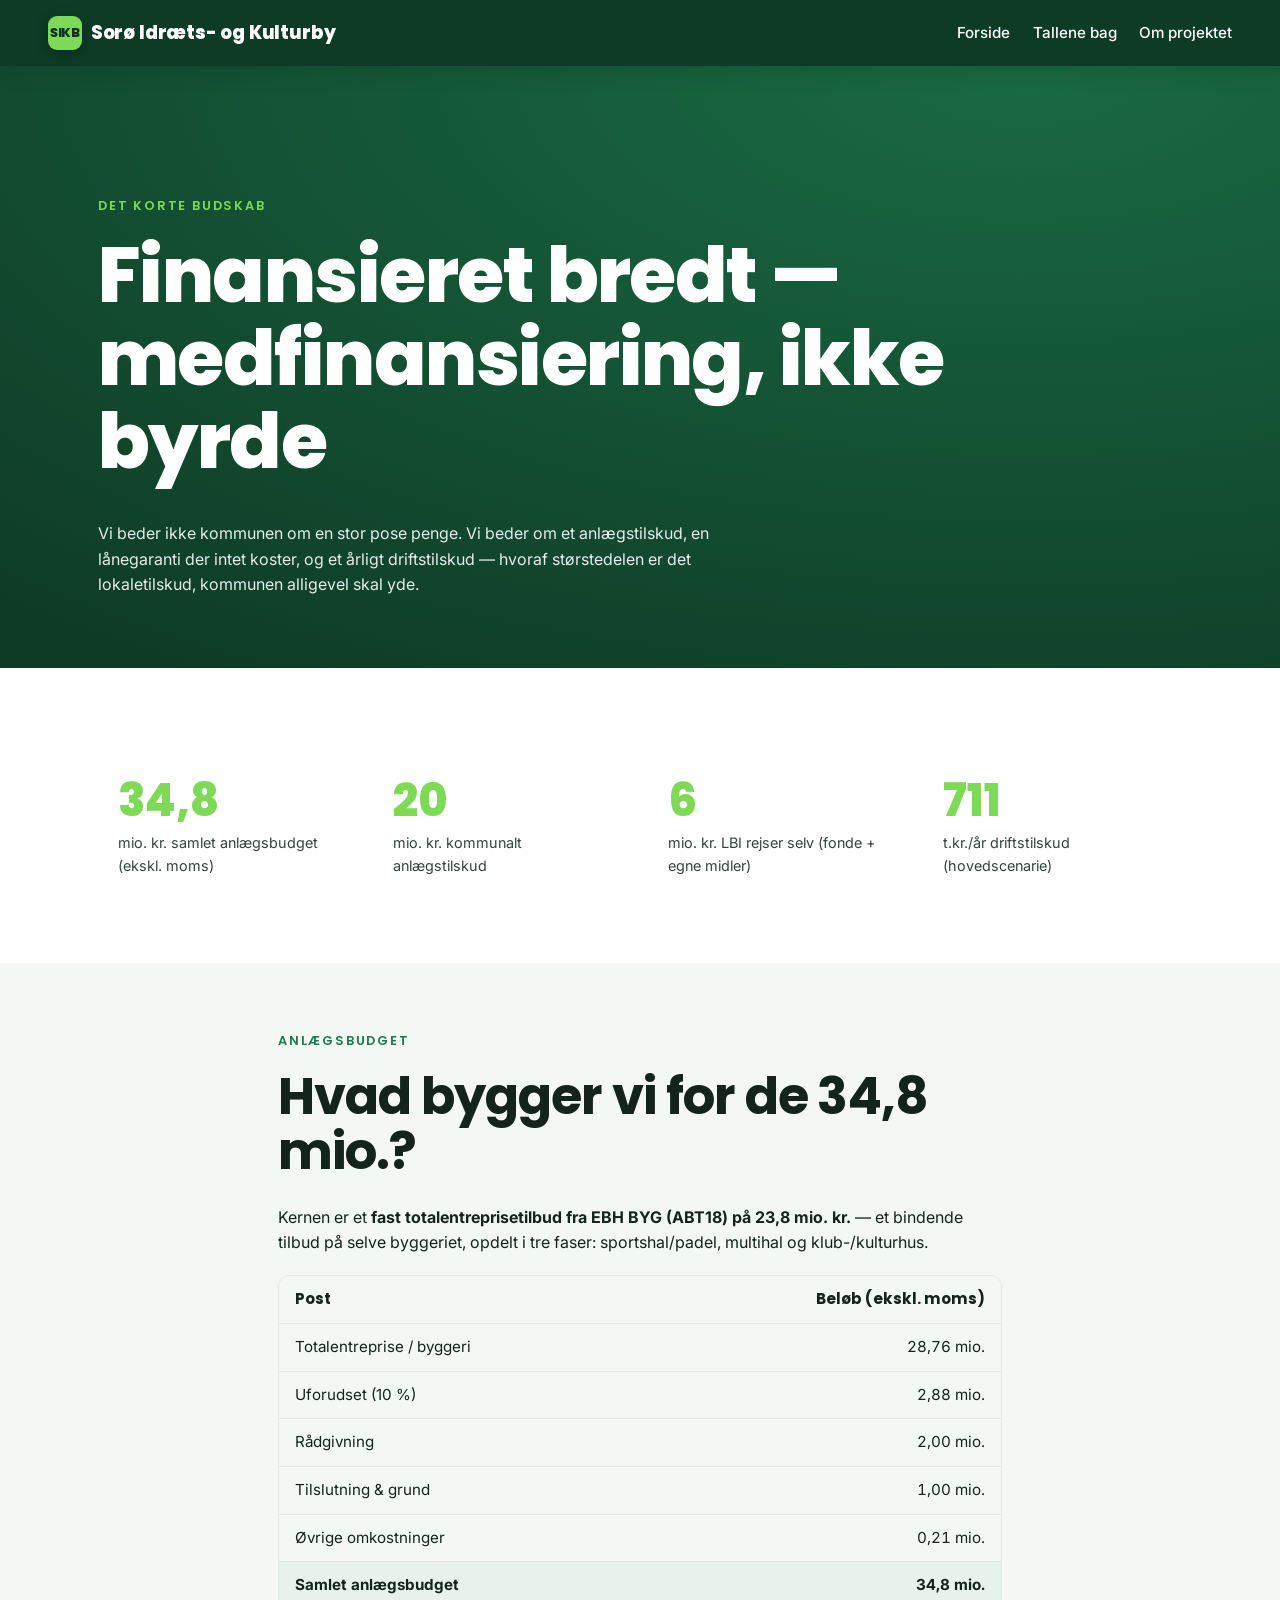
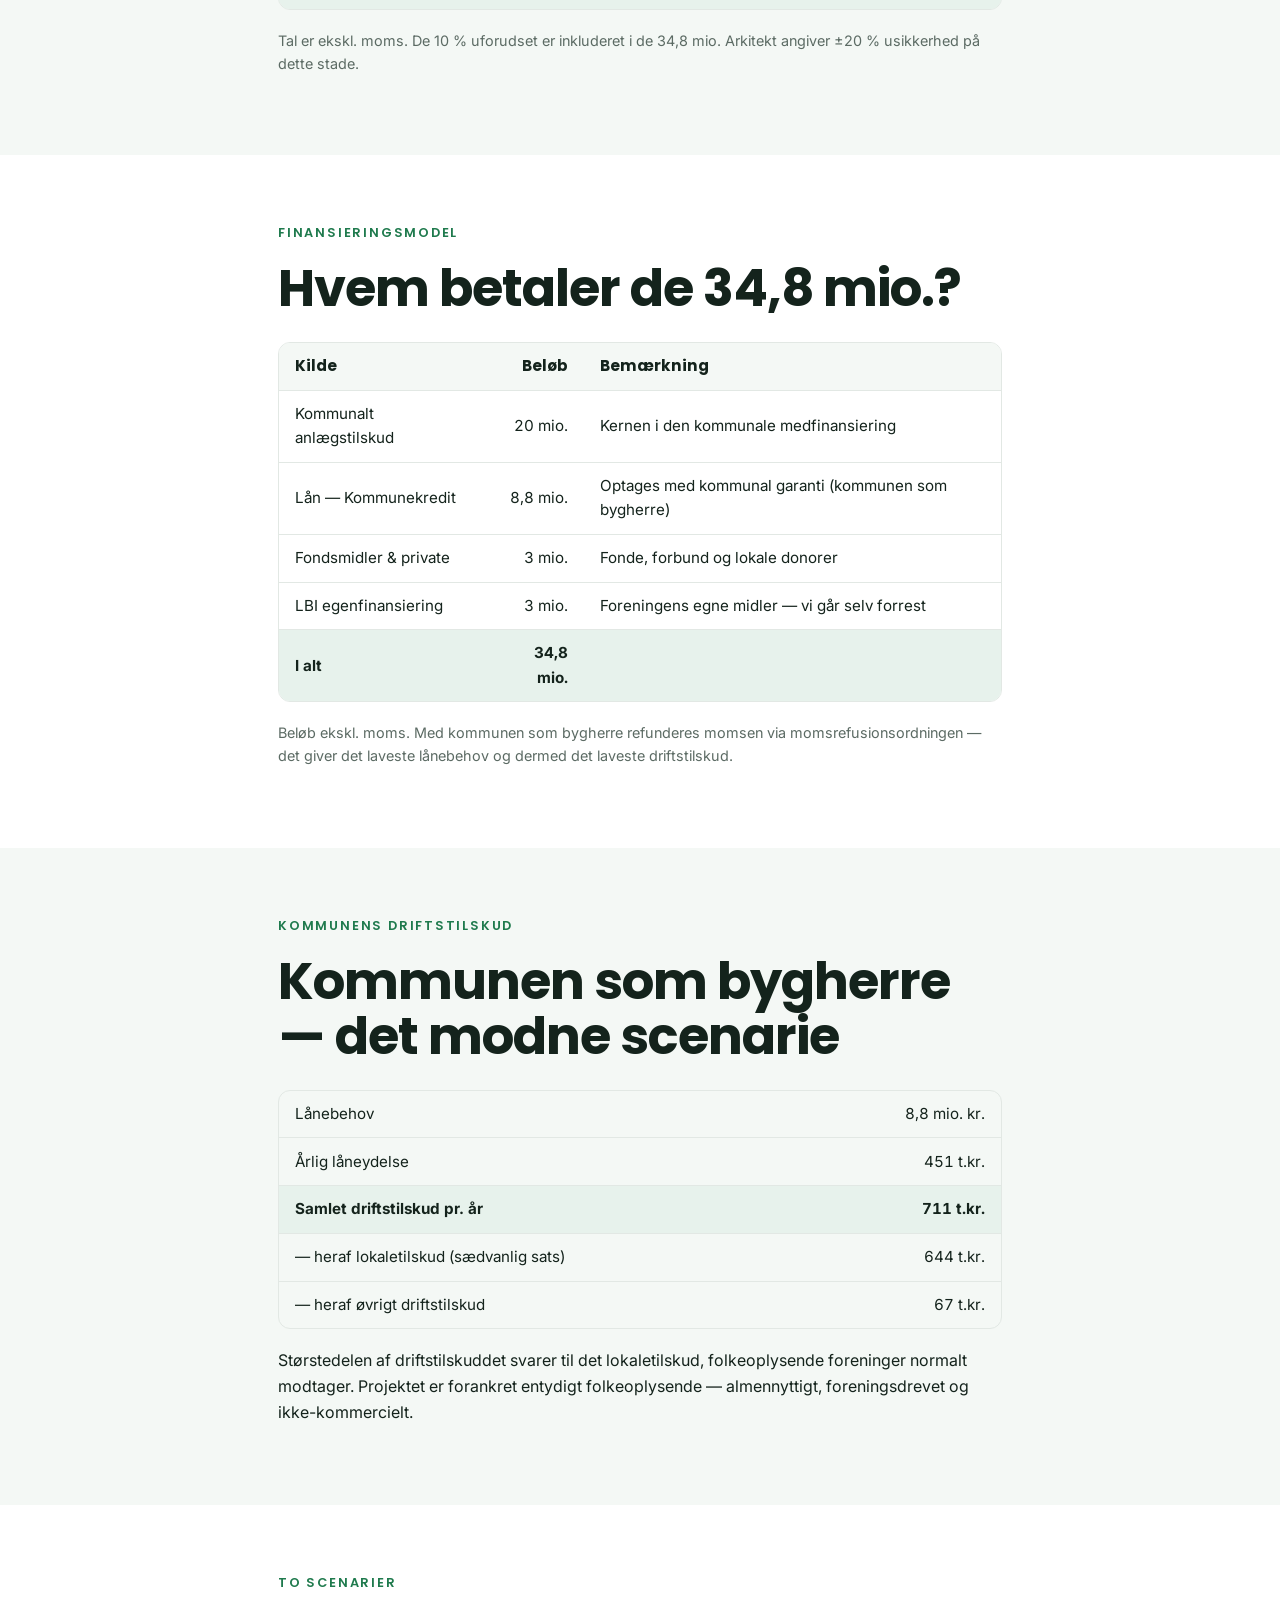
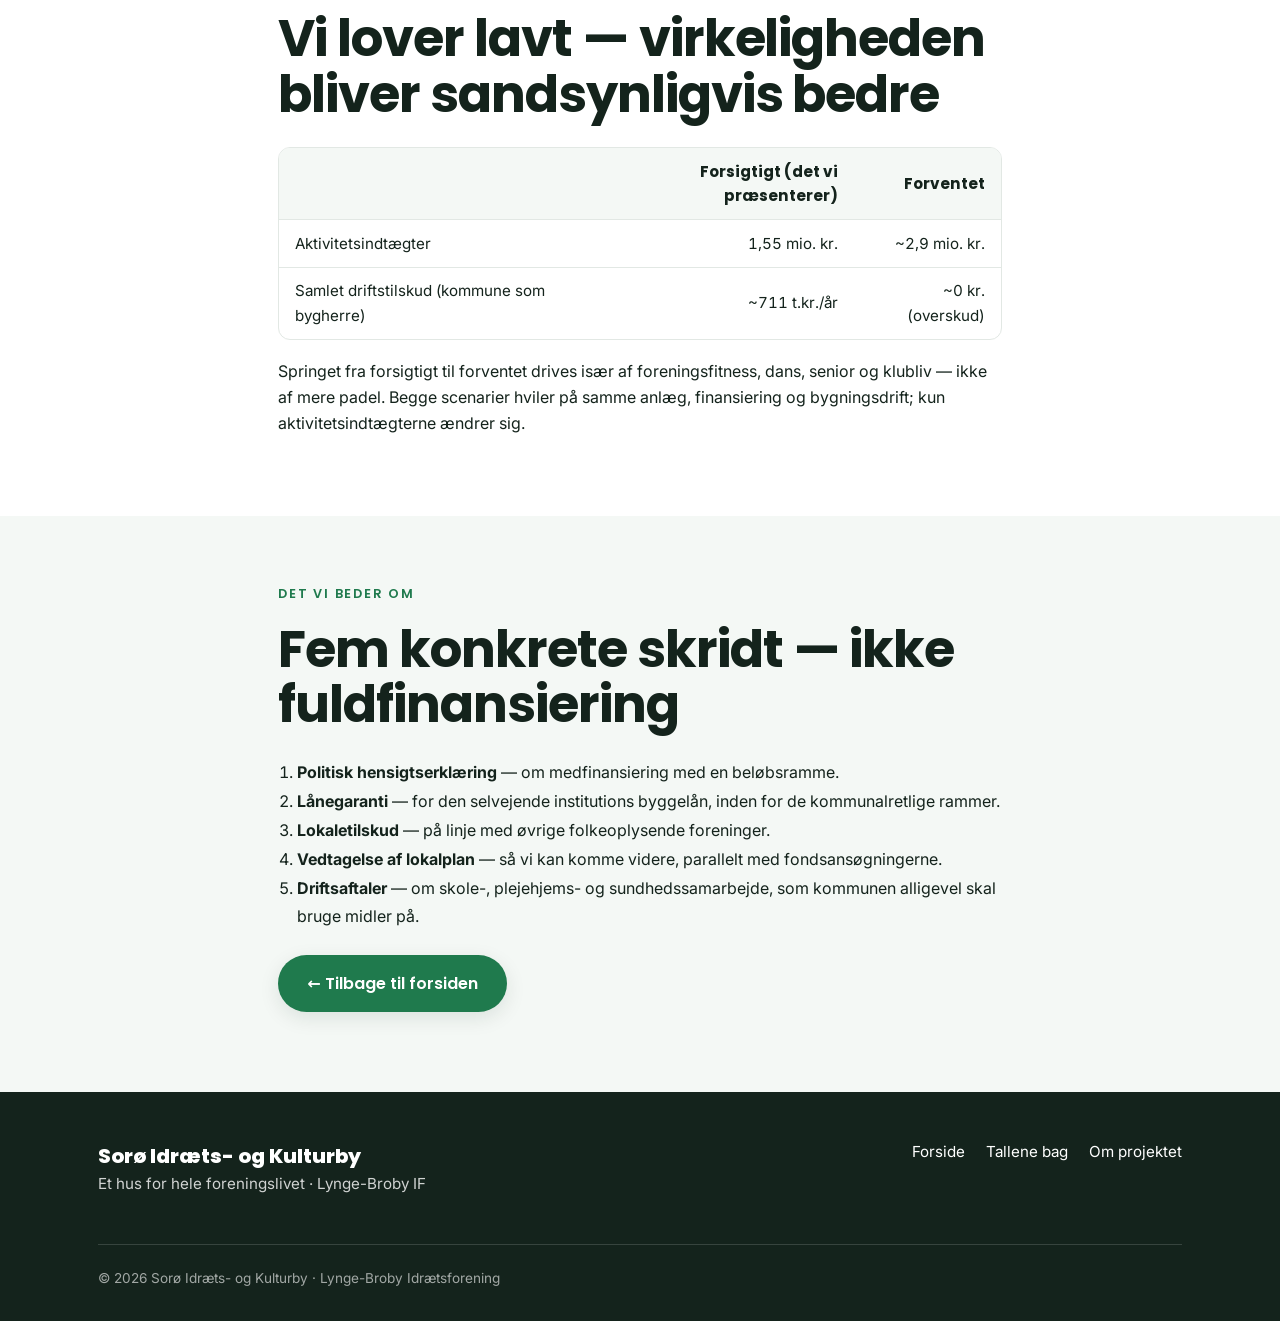
==== oekonomi.html @ 144a0d7a "Rebrand til Sorø Idræts- og Kulturby (SIKB) + fuldskærms slide-deck - Forsiden bygget om til scroll-" ====
<!DOCTYPE html>
<html lang="da-DK">
<head>
  <meta charset="UTF-8" />
  <meta name="viewport" content="width=device-width, initial-scale=1" />
  <title>Tallene bag — Sorø Idræts- og Kulturby (SIKB)</title>
  <meta name="description" content="Anlægsbudget, finansieringsmodel og driftstilskud for Sorø Idræts- og Kulturby. Medfinansiering frem for fuld kommunal udgift." />
  <link rel="preconnect" href="https://fonts.googleapis.com" />
  <link rel="preconnect" href="https://fonts.gstatic.com" crossorigin />
  <link href="https://fonts.googleapis.com/css2?family=Poppins:wght@600;700;800&family=Inter:wght@400;500;600&display=swap" rel="stylesheet" />
  <link rel="stylesheet" href="css/style.css" />
</head>
<body class="subpage">

  <div class="topbar topbar-static">
    <a href="index.html" class="brand"><span class="mark">SIKB</span>Sorø Idræts- og Kulturby</a>
    <nav class="top-links" aria-label="Genveje">
      <a href="index.html">Forside</a>
      <a href="oekonomi.html">Tallene bag</a>
      <a href="om.html">Om projektet</a>
    </nav>
  </div>

  <header class="page-hero">
    <div class="container">
      <span class="kicker" style="color:var(--lime)">Det korte budskab</span>
      <h1>Finansieret bredt — medfinansiering, ikke byrde</h1>
      <p>Vi beder ikke kommunen om en stor pose penge. Vi beder om et anlægstilskud, en lånegaranti der intet koster, og et årligt driftstilskud — hvoraf størstedelen er det lokaletilskud, kommunen alligevel skal yde.</p>
    </div>
  </header>

  <main>
    <!-- Overblik -->
    <section>
      <div class="container">
        <div class="stats">
          <div class="stat"><div class="big">34,8</div><div class="lbl">mio. kr. samlet anlægsbudget (ekskl. moms)</div></div>
          <div class="stat"><div class="big">20</div><div class="lbl">mio. kr. kommunalt anlægstilskud</div></div>
          <div class="stat"><div class="big">6</div><div class="lbl">mio. kr. LBI rejser selv (fonde + egne midler)</div></div>
          <div class="stat"><div class="big">711</div><div class="lbl">t.kr./år driftstilskud (hovedscenarie)</div></div>
        </div>
      </div>
    </section>

    <!-- Anlægsbudget -->
    <section class="section-alt" style="background:var(--bg-alt);">
      <div class="container content">
        <span class="kicker" style="color:var(--green-600)">Anlægsbudget</span>
        <h2>Hvad bygger vi for de 34,8 mio.?</h2>
        <p>Kernen er et <strong>fast totalentreprisetilbud fra EBH BYG (ABT18) på 23,8 mio. kr.</strong> — et bindende tilbud på selve byggeriet, opdelt i tre faser: sportshal/padel, multihal og klub-/kulturhus.</p>
        <div class="table-wrap">
          <table class="data">
            <thead><tr><th>Post</th><th class="num">Beløb (ekskl. moms)</th></tr></thead>
            <tbody>
              <tr><td>Totalentreprise / byggeri</td><td class="num">28,76 mio.</td></tr>
              <tr><td>Uforudset (10 %)</td><td class="num">2,88 mio.</td></tr>
              <tr><td>Rådgivning</td><td class="num">2,00 mio.</td></tr>
              <tr><td>Tilslutning &amp; grund</td><td class="num">1,00 mio.</td></tr>
              <tr><td>Øvrige omkostninger</td><td class="num">0,21 mio.</td></tr>
              <tr class="total"><td>Samlet anlægsbudget</td><td class="num">34,8 mio.</td></tr>
            </tbody>
          </table>
        </div>
        <p style="color:var(--muted); font-size:.9rem;">Tal er ekskl. moms. De 10 % uforudset er inkluderet i de 34,8 mio. Arkitekt angiver ±20 % usikkerhed på dette stade.</p>
      </div>
    </section>

    <!-- Finansieringsmodel -->
    <section>
      <div class="container content">
        <span class="kicker" style="color:var(--green-600)">Finansieringsmodel</span>
        <h2>Hvem betaler de 34,8 mio.?</h2>
        <div class="table-wrap">
          <table class="data">
            <thead><tr><th>Kilde</th><th class="num">Beløb</th><th>Bemærkning</th></tr></thead>
            <tbody>
              <tr><td>Kommunalt anlægstilskud</td><td class="num">20 mio.</td><td>Kernen i den kommunale medfinansiering</td></tr>
              <tr><td>Lån — Kommunekredit</td><td class="num">8,8 mio.</td><td>Optages med kommunal garanti (kommunen som bygherre)</td></tr>
              <tr><td>Fondsmidler &amp; private</td><td class="num">3 mio.</td><td>Fonde, forbund og lokale donorer</td></tr>
              <tr><td>LBI egenfinansiering</td><td class="num">3 mio.</td><td>Foreningens egne midler — vi går selv forrest</td></tr>
              <tr class="total"><td>I alt</td><td class="num">34,8 mio.</td><td></td></tr>
            </tbody>
          </table>
        </div>
        <p style="color:var(--muted); font-size:.9rem;">Beløb ekskl. moms. Med kommunen som bygherre refunderes momsen via momsrefusionsordningen — det giver det laveste lånebehov og dermed det laveste driftstilskud.</p>
      </div>
    </section>

    <!-- Driftstilskud -->
    <section class="section-alt" style="background:var(--bg-alt);">
      <div class="container content">
        <span class="kicker" style="color:var(--green-600)">Kommunens driftstilskud</span>
        <h2>Kommunen som bygherre — det modne scenarie</h2>
        <div class="table-wrap">
          <table class="data">
            <tbody>
              <tr><td>Lånebehov</td><td class="num">8,8 mio. kr.</td></tr>
              <tr><td>Årlig låneydelse</td><td class="num">451 t.kr.</td></tr>
              <tr class="total"><td>Samlet driftstilskud pr. år</td><td class="num">711 t.kr.</td></tr>
              <tr><td>— heraf lokaletilskud (sædvanlig sats)</td><td class="num">644 t.kr.</td></tr>
              <tr><td>— heraf øvrigt driftstilskud</td><td class="num">67 t.kr.</td></tr>
            </tbody>
          </table>
        </div>
        <p>Størstedelen af driftstilskuddet svarer til det lokaletilskud, folkeoplysende foreninger normalt modtager. Projektet er forankret entydigt folkeoplysende — almennyttigt, foreningsdrevet og ikke-kommercielt.</p>
      </div>
    </section>

    <!-- To scenarier -->
    <section>
      <div class="container content">
        <span class="kicker" style="color:var(--green-600)">To scenarier</span>
        <h2>Vi lover lavt — virkeligheden bliver sandsynligvis bedre</h2>
        <div class="table-wrap">
          <table class="data">
            <thead><tr><th>&nbsp;</th><th class="num">Forsigtigt (det vi præsenterer)</th><th class="num">Forventet</th></tr></thead>
            <tbody>
              <tr><td>Aktivitetsindtægter</td><td class="num">1,55 mio. kr.</td><td class="num">~2,9 mio. kr.</td></tr>
              <tr><td>Samlet driftstilskud (kommune som bygherre)</td><td class="num">~711 t.kr./år</td><td class="num">~0 kr. (overskud)</td></tr>
            </tbody>
          </table>
        </div>
        <p>Springet fra forsigtigt til forventet drives især af foreningsfitness, dans, senior og klubliv — ikke af mere padel. Begge scenarier hviler på samme anlæg, finansiering og bygningsdrift; kun aktivitetsindtægterne ændrer sig.</p>
      </div>
    </section>

    <!-- Det vi beder om -->
    <section class="section-alt" style="background:var(--bg-alt);">
      <div class="container content">
        <span class="kicker" style="color:var(--green-600)">Det vi beder om</span>
        <h2>Fem konkrete skridt — ikke fuldfinansiering</h2>
        <ol style="padding-left:1.2rem; line-height:1.8;">
          <li><strong>Politisk hensigtserklæring</strong> — om medfinansiering med en beløbsramme.</li>
          <li><strong>Lånegaranti</strong> — for den selvejende institutions byggelån, inden for de kommunalretlige rammer.</li>
          <li><strong>Lokaletilskud</strong> — på linje med øvrige folkeoplysende foreninger.</li>
          <li><strong>Vedtagelse af lokalplan</strong> — så vi kan komme videre, parallelt med fondsansøgningerne.</li>
          <li><strong>Driftsaftaler</strong> — om skole-, plejehjems- og sundhedssamarbejde, som kommunen alligevel skal bruge midler på.</li>
        </ol>
        <p style="margin-top:1.5rem;"><a class="btn btn-solid" href="index.html">← Tilbage til forsiden</a></p>
      </div>
    </section>
  </main>

  <footer class="site-footer">
    <div class="container">
      <div class="footer-grid">
        <div>
          <div class="footer-brand">Sorø Idræts- og Kulturby</div>
          <p>Et hus for hele foreningslivet · Lynge-Broby IF</p>
        </div>
        <ul class="footer-links">
          <li><a href="index.html">Forside</a></li>
          <li><a href="oekonomi.html">Tallene bag</a></li>
          <li><a href="om.html">Om projektet</a></li>
        </ul>
      </div>
      <div class="footer-bottom">© <span id="year"></span> Sorø Idræts- og Kulturby · Lynge-Broby Idrætsforening</div>
    </div>
  </footer>

  <script src="js/main.js"></script>
</body>
</html>
---- css/style.css ----
/* ============================================================
   SORØ IDRÆTS- OG KULTURBY (SIKB)
   Fuldskærms slide-deck + undersider.
   Tema styres via CSS-variabler herunder — skift for at re-brande.
   ============================================================ */

:root {
  /* --- Brandfarver --- */
  --green-900: #0e3b26;   /* dybeste skovgrøn (mørke slides) */
  --green-800: #12472e;
  --green-700: #1a6b43;
  --green-600: #1f7a4d;   /* primær */
  --green-100: #e7f2ec;
  --lime:      #7ed957;   /* frisk energisk accent */
  --lime-dark: #57b23a;
  --amber:     #f5a623;

  --ink:    #14231c;
  --muted:  #5c6b64;
  --bg:     #ffffff;
  --bg-alt: #f4f8f5;
  --line:   #e2e8e4;

  --font-head: "Poppins", system-ui, -apple-system, "Segoe UI", sans-serif;
  --font-body: "Inter", system-ui, -apple-system, "Segoe UI", sans-serif;

  --maxw: 1180px;
  --radius: 18px;
  --radius-sm: 12px;
  --shadow: 0 18px 50px rgba(10, 40, 25, 0.18);
  --shadow-sm: 0 6px 20px rgba(10, 40, 25, 0.10);
  --ease: cubic-bezier(.22,.61,.36,1);
}

/* ------------------------------------------------------------ */
*, *::before, *::after { box-sizing: border-box; }
html { scroll-behavior: smooth; }
body {
  margin: 0;
  font-family: var(--font-body);
  color: var(--ink);
  background: var(--bg);
  line-height: 1.6;
  -webkit-font-smoothing: antialiased;
}
img { max-width: 100%; display: block; }
a { color: var(--green-600); text-decoration: none; }
a:hover { text-decoration: underline; }
h1,h2,h3,h4 { font-family: var(--font-head); line-height: 1.08; margin: 0 0 .5em; font-weight: 700; letter-spacing: -0.02em; }
h1 { font-size: clamp(2.4rem, 6vw, 5rem); font-weight: 800; }
h2 { font-size: clamp(1.9rem, 4.5vw, 3.2rem); }
h3 { font-size: clamp(1.15rem, 2vw, 1.5rem); }
p { margin: 0 0 1rem; }

.container { width: 100%; max-width: var(--maxw); margin-inline: auto; padding-inline: clamp(1.2rem, 5vw, 3rem); }

/* ---------- Knapper ---------- */
.btn {
  display: inline-flex; align-items: center; gap: .5rem;
  font-family: var(--font-head); font-weight: 600; font-size: 1rem;
  padding: .85rem 1.7rem; border-radius: 999px; border: 2px solid transparent;
  cursor: pointer; transition: transform .2s var(--ease), box-shadow .2s var(--ease), background .2s var(--ease);
}
.btn:hover { text-decoration: none; transform: translateY(-2px); }
.btn-lime { background: var(--lime); color: #10301d; box-shadow: 0 8px 24px rgba(126,217,87,.35); }
.btn-lime:hover { background: var(--lime-dark); }
.btn-solid { background: var(--green-600); color: #fff; box-shadow: var(--shadow-sm); }
.btn-solid:hover { background: var(--green-700); }
.btn-ghost { background: transparent; color: #fff; border-color: rgba(255,255,255,.6); }
.btn-ghost:hover { background: rgba(255,255,255,.12); }

/* ============================================================
   TOP-BAR (fast, minimal) + PROGRESS
   ============================================================ */
.topbar {
  position: fixed; top: 0; left: 0; right: 0; z-index: 60;
  display: flex; align-items: center; justify-content: space-between;
  padding: 1rem clamp(1.2rem, 5vw, 3rem);
  pointer-events: none;
}
.topbar .brand, .topbar .top-links { pointer-events: auto; }
.brand {
  display: inline-flex; align-items: center; gap: .55rem;
  font-family: var(--font-head); font-weight: 800; font-size: 1.15rem;
  color: #fff; letter-spacing: -0.01em; text-shadow: 0 1px 12px rgba(0,0,0,.35);
}
.brand:hover { text-decoration: none; }
.brand .mark {
  width: 34px; height: 34px; border-radius: 9px;
  display: grid; place-items: center; font-size: .8rem; font-weight: 800;
  background: var(--lime); color: #10301d;
  box-shadow: 0 4px 14px rgba(0,0,0,.25);
}
/* På lyse slides gøres top-bar mørk via .is-light-active på body */
body.topbar-dark .brand { color: var(--ink); text-shadow: none; }
body.topbar-dark .top-links a { color: var(--ink); }

.top-links { display: flex; gap: 1.4rem; align-items: center; }
.top-links a { color: #fff; font-weight: 500; font-size: .95rem; text-shadow: 0 1px 10px rgba(0,0,0,.3); }
.top-links a:hover { text-decoration: none; opacity: .8; }
@media (max-width: 720px){ .top-links { display: none; } }

.progress {
  position: fixed; top: 0; left: 0; height: 3px; width: 0%;
  background: var(--lime); z-index: 70; transition: width .15s linear;
}

/* Solid top-bar på undersider (ikke transparent/fast over hvid tekst) */
.topbar-static {
  position: sticky; pointer-events: auto;
  background: var(--green-900);
  box-shadow: 0 2px 20px rgba(10,40,25,.25);
}
.topbar-static .brand { color:#fff; text-shadow:none; }
.topbar-static .top-links a { color:#fff; text-shadow:none; }

/* ============================================================
   SLIDE-DECK
   ============================================================ */
.deck {
  height: 100vh; height: 100svh;
  overflow-y: scroll;
  scroll-snap-type: y mandatory;
  scroll-behavior: smooth;
  scrollbar-width: none;
}
.deck::-webkit-scrollbar { display: none; }

.slide {
  min-height: 100vh; min-height: 100svh;
  scroll-snap-align: start; scroll-snap-stop: always;
  display: flex; align-items: center;
  position: relative; overflow: hidden;
  padding: clamp(5rem, 10vh, 7rem) 0 clamp(4rem, 8vh, 5rem);
}
/* På små skærme: tillad indhold at ånde, blødere snap */
@media (max-width: 700px), (max-height: 620px) {
  .deck { scroll-snap-type: y proximity; }
  .slide { min-height: 100svh; }
}

/* Slide-farvetemaer */
.slide-dark  { background: radial-gradient(120% 120% at 80% 0%, var(--green-700), var(--green-900)); color: #fff; }
.slide-deep  { background: radial-gradient(120% 120% at 20% 100%, var(--green-800), #0a2c1c); color: #fff; }
.slide-light { background: var(--bg); color: var(--ink); }
.slide-alt   { background: var(--bg-alt); color: var(--ink); }
.slide-dark h1,.slide-dark h2,.slide-dark h3,.slide-deep h1,.slide-deep h2,.slide-deep h3 { color: #fff; }

/* Prikmønster-dekoration på mørke slides */
.slide-dark::after, .slide-deep::after {
  content:""; position:absolute; inset:0; pointer-events:none;
  background-image: radial-gradient(rgba(255,255,255,.09) 1.5px, transparent 1.5px);
  background-size: 30px 30px; opacity:.5;
}
.slide > .container { position: relative; z-index: 1; width: 100%; }

/* Etiket / kicker over overskrifter */
.kicker {
  display:inline-block; font-family:var(--font-head); font-weight:600;
  font-size:.8rem; letter-spacing:.14em; text-transform:uppercase;
  margin-bottom:1.1rem; color: var(--lime);
}
.slide-light .kicker, .slide-alt .kicker { color: var(--green-600); }
.slide-lead { font-size: clamp(1.05rem, 1.8vw, 1.35rem); max-width: 620px; opacity: .92; }
.slide-dark .slide-lead, .slide-deep .slide-lead { color: rgba(255,255,255,.9); }
.slide-light .slide-lead, .slide-alt .slide-lead { color: var(--muted); }
.section-head { max-width: 760px; margin-bottom: clamp(1.8rem, 4vh, 2.8rem); }

/* ---------- Hero-slide ---------- */
.hero-slide .kicker { color: var(--lime); }
.hero-slide h1 { margin-bottom: .3rem; }
.hero-tagline { font-family: var(--font-head); font-weight:600; font-size: clamp(1.2rem,2.6vw,1.9rem); color: var(--lime); margin-bottom: 1.4rem; }
.hero-actions { display:flex; flex-wrap:wrap; gap:.9rem; margin-top: 1.6rem; }
.scroll-hint {
  position:absolute; bottom: 1.6rem; left: 50%; transform: translateX(-50%);
  color: rgba(255,255,255,.75); font-size:.8rem; letter-spacing:.1em; text-transform:uppercase;
  display:flex; flex-direction:column; align-items:center; gap:.4rem; z-index:2;
}
.scroll-hint .chev { width:22px; height:22px; border-right:2px solid; border-bottom:2px solid; transform:rotate(45deg); animation: bob 1.6s var(--ease) infinite; }
@keyframes bob { 0%,100%{ transform:rotate(45deg) translate(0,0);} 50%{ transform:rotate(45deg) translate(4px,4px);} }

/* ---------- Split-layout (tekst + billede) ---------- */
.split { display:grid; grid-template-columns: 1.05fr .95fr; gap: clamp(2rem,5vw,4rem); align-items:center; }
@media (max-width: 900px){ .split { grid-template-columns:1fr; gap:2rem; } }

/* ---------- Figur / placeholder ---------- */
.figure { border-radius: var(--radius); overflow:hidden; box-shadow: var(--shadow); }
.figure img { width:100%; height:100%; object-fit:cover; aspect-ratio:4/3; }
.figure figcaption { font-size:.82rem; padding:.6rem .9rem; background:#fff; color:var(--muted); }
.placeholder {
  aspect-ratio: 4/3; display:grid; place-items:center; text-align:center; padding:1.4rem;
  font-family:var(--font-head); font-weight:600; border-radius: var(--radius);
  color: #eafff2;
  background: repeating-linear-gradient(45deg, rgba(255,255,255,.05), rgba(255,255,255,.05) 14px, rgba(255,255,255,.10) 14px, rgba(255,255,255,.10) 28px), rgba(255,255,255,.06);
  border: 2px dashed rgba(255,255,255,.35);
}
.slide-light .placeholder, .slide-alt .placeholder {
  color: var(--green-700);
  background: repeating-linear-gradient(45deg, transparent, transparent 14px, rgba(31,122,77,.06) 14px, rgba(31,122,77,.06) 28px), var(--green-100);
  border-color: rgba(31,122,77,.35);
}
.placeholder span { display:block; font-weight:400; font-size:.8rem; opacity:.8; margin-top:.4rem; }

/* ---------- Kort-grid ---------- */
.grid-cards { display:grid; grid-template-columns:repeat(auto-fit,minmax(230px,1fr)); gap:1.2rem; }
.card {
  border-radius: var(--radius); padding:1.6rem;
  background: rgba(255,255,255,.08); border:1px solid rgba(255,255,255,.16);
  backdrop-filter: blur(4px);
}
.slide-light .card, .slide-alt .card { background:#fff; border:1px solid var(--line); box-shadow: var(--shadow-sm); }
.card .num { font-family:var(--font-head); font-weight:800; font-size:1.4rem; width:44px; height:44px; border-radius:12px; display:grid; place-items:center; background: var(--lime); color:#10301d; margin-bottom:.9rem; }
.card .icon { font-size:1.8rem; margin-bottom:.7rem; }
.card h3 { margin-bottom:.35rem; }
.card p { margin:0; opacity:.88; font-size:.98rem; }
.slide-light .card p, .slide-alt .card p { color: var(--muted); opacity:1; }

/* ---------- Stat-fliser (tal) ---------- */
.stats { display:grid; grid-template-columns:repeat(auto-fit,minmax(150px,1fr)); gap:1rem; margin-top:1.6rem; }
.stat { border-radius: var(--radius-sm); padding:1.3rem 1.2rem; background: rgba(255,255,255,.08); border:1px solid rgba(255,255,255,.16); }
.slide-light .stat, .slide-alt .stat { background:#fff; border:1px solid var(--line); box-shadow: var(--shadow-sm); }
.stat .big { font-family:var(--font-head); font-weight:800; font-size: clamp(1.8rem,4vw,2.8rem); line-height:1; color: var(--lime); }
.slide-light .stat .big, .slide-alt .stat .big { color: var(--green-600); }
.stat .lbl { font-size:.9rem; opacity:.85; margin-top:.4rem; }

/* ---------- Finansierings-bars ---------- */
.finance { display:flex; flex-direction:column; gap:1rem; margin-top:1.4rem; max-width:640px; }
.fin-row { }
.fin-row .fin-top { display:flex; justify-content:space-between; font-family:var(--font-head); font-weight:600; margin-bottom:.35rem; }
.fin-row .fin-top small { opacity:.75; font-weight:400; }
.fin-bar { height:14px; border-radius:999px; background: rgba(255,255,255,.15); overflow:hidden; }
.slide-light .fin-bar, .slide-alt .fin-bar { background: var(--green-100); }
.fin-bar > span { display:block; height:100%; border-radius:999px; background: linear-gradient(90deg, var(--lime), var(--lime-dark)); width:0; transition: width 1s var(--ease); }

/* ---------- Timeline ---------- */
.timeline { display:grid; grid-template-columns:repeat(auto-fit,minmax(200px,1fr)); gap:1.4rem; margin-top:1.4rem; }
.tl-step { position:relative; padding-top:2.2rem; }
.tl-step::before { content:attr(data-step); position:absolute; top:0; left:0; width:38px; height:38px; border-radius:50%; display:grid; place-items:center; font-family:var(--font-head); font-weight:800; background:var(--lime); color:#10301d; }
.tl-step h3 { font-size:1.15rem; margin-bottom:.3rem; }
.tl-step p { font-size:.95rem; opacity:.88; margin:0; }
.slide-light .tl-step p, .slide-alt .tl-step p { color:var(--muted); opacity:1; }

/* ---------- Facility-liste ---------- */
.facility-list { list-style:none; padding:0; margin:1.2rem 0 0; display:grid; grid-template-columns:repeat(auto-fit,minmax(220px,1fr)); gap:.7rem; }
.facility-list li { display:flex; align-items:center; gap:.7rem; padding:.7rem 1rem; border-radius:var(--radius-sm); background:rgba(255,255,255,.08); border:1px solid rgba(255,255,255,.14); }
.slide-light .facility-list li, .slide-alt .facility-list li { background:#fff; border:1px solid var(--line); }
.facility-list .fm { font-family:var(--font-head); font-weight:700; color:var(--lime); }
.slide-light .facility-list .fm, .slide-alt .facility-list .fm { color:var(--green-600); }

/* ---------- Tre kolonner (mere end padel) ---------- */
.cols3 { display:grid; grid-template-columns:repeat(auto-fit,minmax(240px,1fr)); gap:1.2rem; margin-top:1.4rem; }
.col-card { border-radius:var(--radius); padding:1.6rem; background:rgba(255,255,255,.08); border:1px solid rgba(255,255,255,.16); }
.slide-light .col-card, .slide-alt .col-card { background:#fff; border:1px solid var(--line); box-shadow:var(--shadow-sm); }
.col-card h3 { color: var(--lime); }
.slide-light .col-card h3, .slide-alt .col-card h3 { color: var(--green-600); }
.col-card ul { margin:.6rem 0 0; padding-left:1.1rem; }
.col-card li { margin-bottom:.3rem; opacity:.9; }

/* ---------- Citater ---------- */
.quotes { display:grid; grid-template-columns:repeat(auto-fill,minmax(280px,1fr)); gap:1.2rem; margin-top:1.4rem; }
.quote { border-radius:var(--radius-sm); padding:1.5rem; background:rgba(255,255,255,.08); border:1px solid rgba(255,255,255,.16); border-left:4px solid var(--amber); display:flex; flex-direction:column; }
.slide-light .quote, .slide-alt .quote { background:#fff; border:1px solid var(--line); border-left:4px solid var(--amber); box-shadow:var(--shadow-sm); }
.quote blockquote { margin:0 0 1rem; font-size:1.05rem; font-style:italic; }
.quote .role-tag { align-self:flex-start; font-size:.7rem; letter-spacing:.05em; text-transform:uppercase; font-weight:600; padding:.22rem .6rem; border-radius:999px; margin-bottom:.8rem; background: rgba(126,217,87,.2); color: #d6ffbf; }
.slide-light .role-tag, .slide-alt .role-tag { background: var(--green-100); color: var(--green-700); }
.quote .who { margin-top:auto; }
.quote .who strong { display:block; font-family:var(--font-head); }
.quote .who span { font-size:.88rem; opacity:.75; }
.quotes-empty { opacity:.75; font-style:italic; }

/* ---------- Interessent-logoer ---------- */
.logos { display:flex; flex-wrap:wrap; gap:.9rem; margin-top:1.4rem; }
.logo-chip { display:flex; align-items:center; gap:.5rem; padding:.85rem 1.4rem; border-radius:var(--radius-sm); font-family:var(--font-head); font-weight:700; background:rgba(255,255,255,.1); border:1px solid rgba(255,255,255,.18); }
.slide-light .logo-chip, .slide-alt .logo-chip { background:#fff; border:1px solid var(--line); box-shadow:var(--shadow-sm); }
.logo-chip img { height:34px; width:auto; }

/* ---------- CTA-slide ---------- */
.cta-center { text-align:center; max-width:720px; margin-inline:auto; }
.cta-center .hero-actions { justify-content:center; }

/* ============================================================
   PRIK-NAVIGATION (højre side)
   ============================================================ */
.dots { position:fixed; right: clamp(.8rem,2vw,1.6rem); top:50%; transform:translateY(-50%); z-index:65; display:flex; flex-direction:column; gap:.8rem; }
@media (max-width: 700px){ .dots { display:none; } }
.dots button { width:11px; height:11px; border-radius:50%; border:2px solid rgba(255,255,255,.7); background:transparent; cursor:pointer; padding:0; transition: all .25s var(--ease); }
.dots button:hover { transform:scale(1.25); }
.dots button.active { background:var(--lime); border-color:var(--lime); transform:scale(1.25); }
body.topbar-dark .dots button { border-color: rgba(20,35,28,.5); }
body.topbar-dark .dots button.active { background:var(--green-600); border-color:var(--green-600); }

/* ============================================================
   REVEAL-ANIMATION (indhold glider ind når slide bliver aktiv)
   ============================================================ */
.reveal { opacity:0; transform: translateY(30px); transition: opacity .7s var(--ease), transform .7s var(--ease); }
.slide.active .reveal { opacity:1; transform:none; }
.slide.active .reveal.d1 { transition-delay:.08s; }
.slide.active .reveal.d2 { transition-delay:.16s; }
.slide.active .reveal.d3 { transition-delay:.24s; }
.slide.active .reveal.d4 { transition-delay:.32s; }

@media (prefers-reduced-motion: reduce){
  html { scroll-behavior:auto; }
  .deck { scroll-behavior:auto; }
  .reveal { opacity:1 !important; transform:none !important; transition:none; }
  .scroll-hint .chev { animation:none; }
}

/* ============================================================
   UNDERSIDER (normal scroll)
   ============================================================ */
.subpage { padding-top: 0; }
.subpage .page-hero { background: radial-gradient(120% 120% at 80% 0%, var(--green-700), var(--green-900)); color:#fff; padding: clamp(6rem,14vh,9rem) 0 clamp(3rem,6vh,4rem); }
.subpage .page-hero h1 { color:#fff; }
.subpage .page-hero p { color:rgba(255,255,255,.9); max-width:640px; }
.subpage section { padding: clamp(2.5rem,6vw,4rem) 0; }
.subpage .content { max-width: 820px; }

/* Tabeller på undersider */
.table-wrap { overflow-x:auto; margin:1.2rem 0; border-radius:var(--radius-sm); border:1px solid var(--line); }
table.data { width:100%; border-collapse:collapse; font-size:.95rem; min-width:440px; }
table.data th, table.data td { text-align:left; padding:.7rem 1rem; border-bottom:1px solid var(--line); }
table.data th { background:var(--bg-alt); font-family:var(--font-head); }
table.data td.num, table.data th.num { text-align:right; font-variant-numeric: tabular-nums; }
table.data tr:last-child td { border-bottom:0; }
table.data tr.total td { font-weight:700; background:var(--green-100); }

.subpage .stats { grid-template-columns:repeat(auto-fit,minmax(160px,1fr)); }
.subpage .stat { background:#fff; }

/* Footer på undersider */
.site-footer { background: var(--ink); color: rgba(255,255,255,.8); padding: 3rem 0 2rem; font-size:.95rem; }
.site-footer a { color:#fff; }
.footer-grid { display:flex; flex-wrap:wrap; gap:2rem; justify-content:space-between; }
.footer-brand { font-family:var(--font-head); font-weight:800; font-size:1.25rem; color:#fff; }
.footer-links { display:flex; flex-wrap:wrap; gap:1.3rem; list-style:none; padding:0; margin:0; }
.footer-bottom { margin-top:2rem; padding-top:1.4rem; border-top:1px solid rgba(255,255,255,.15); font-size:.85rem; color:rgba(255,255,255,.6); }
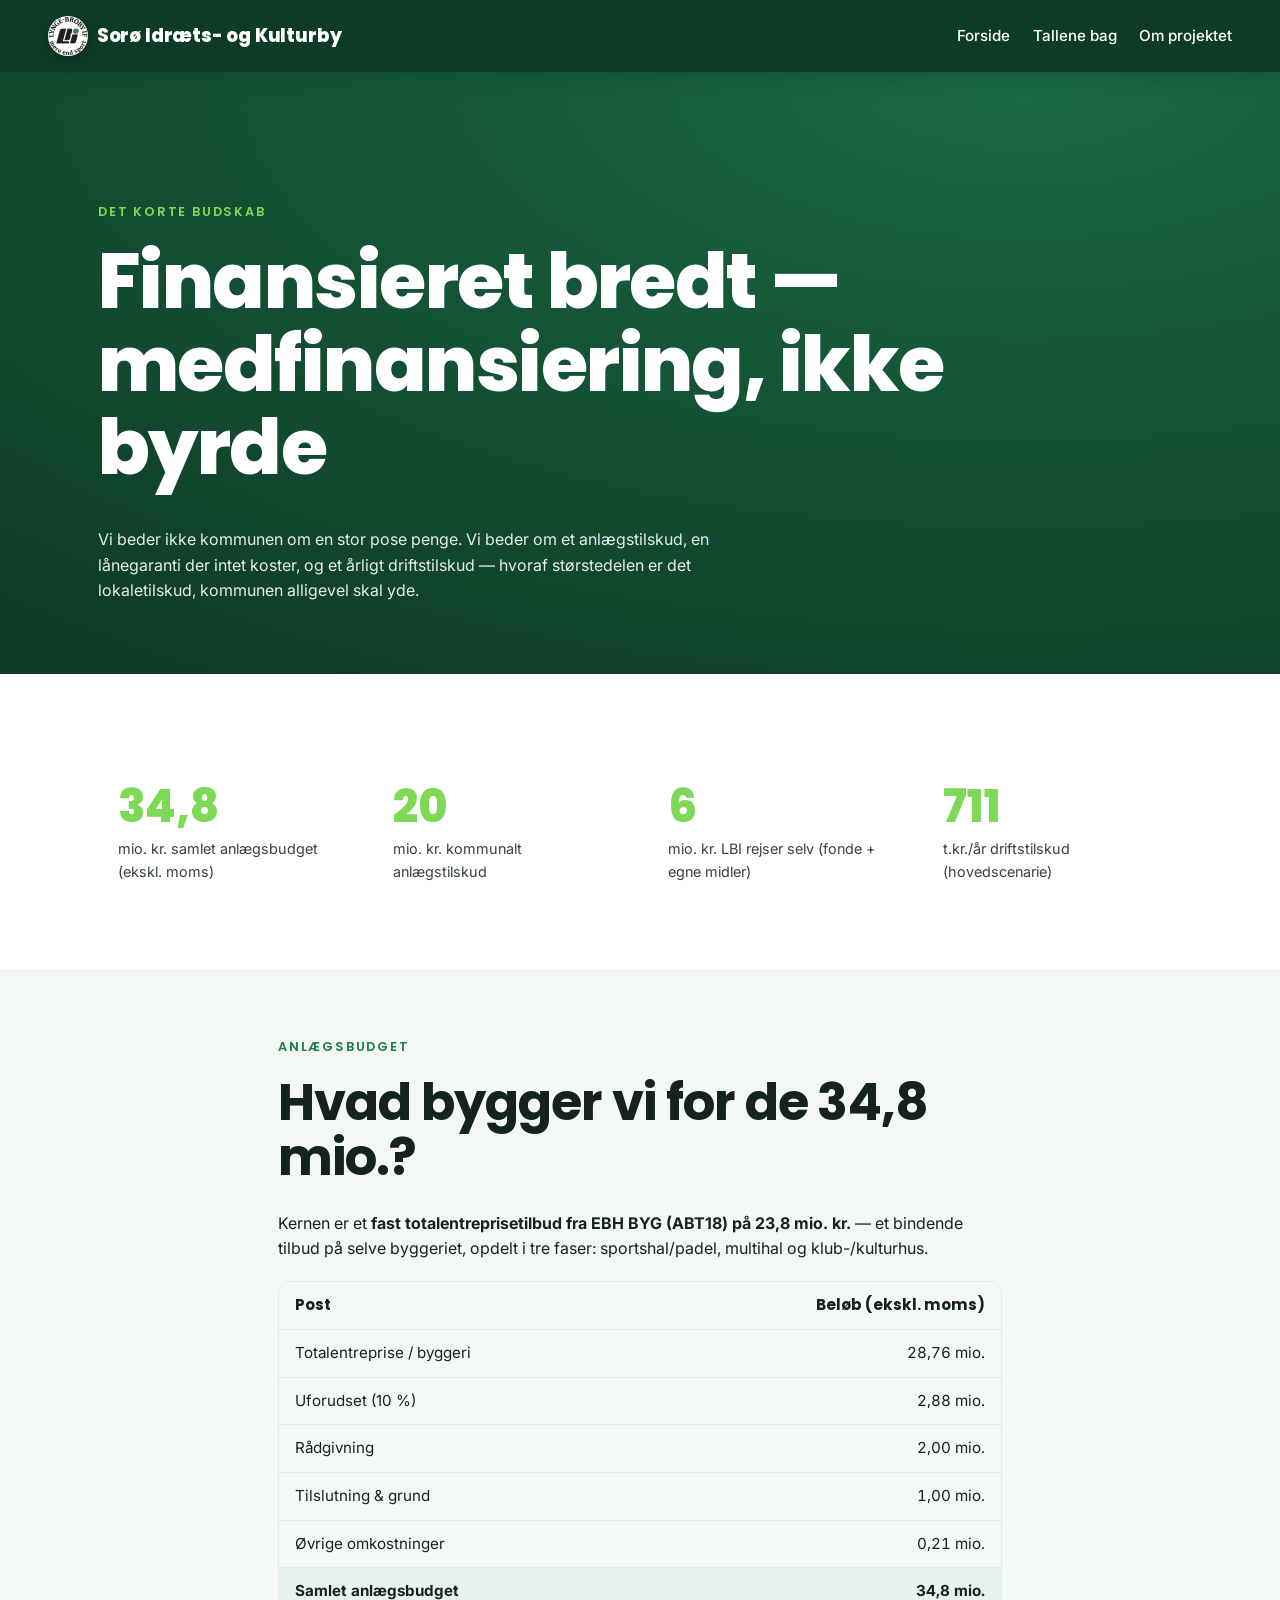
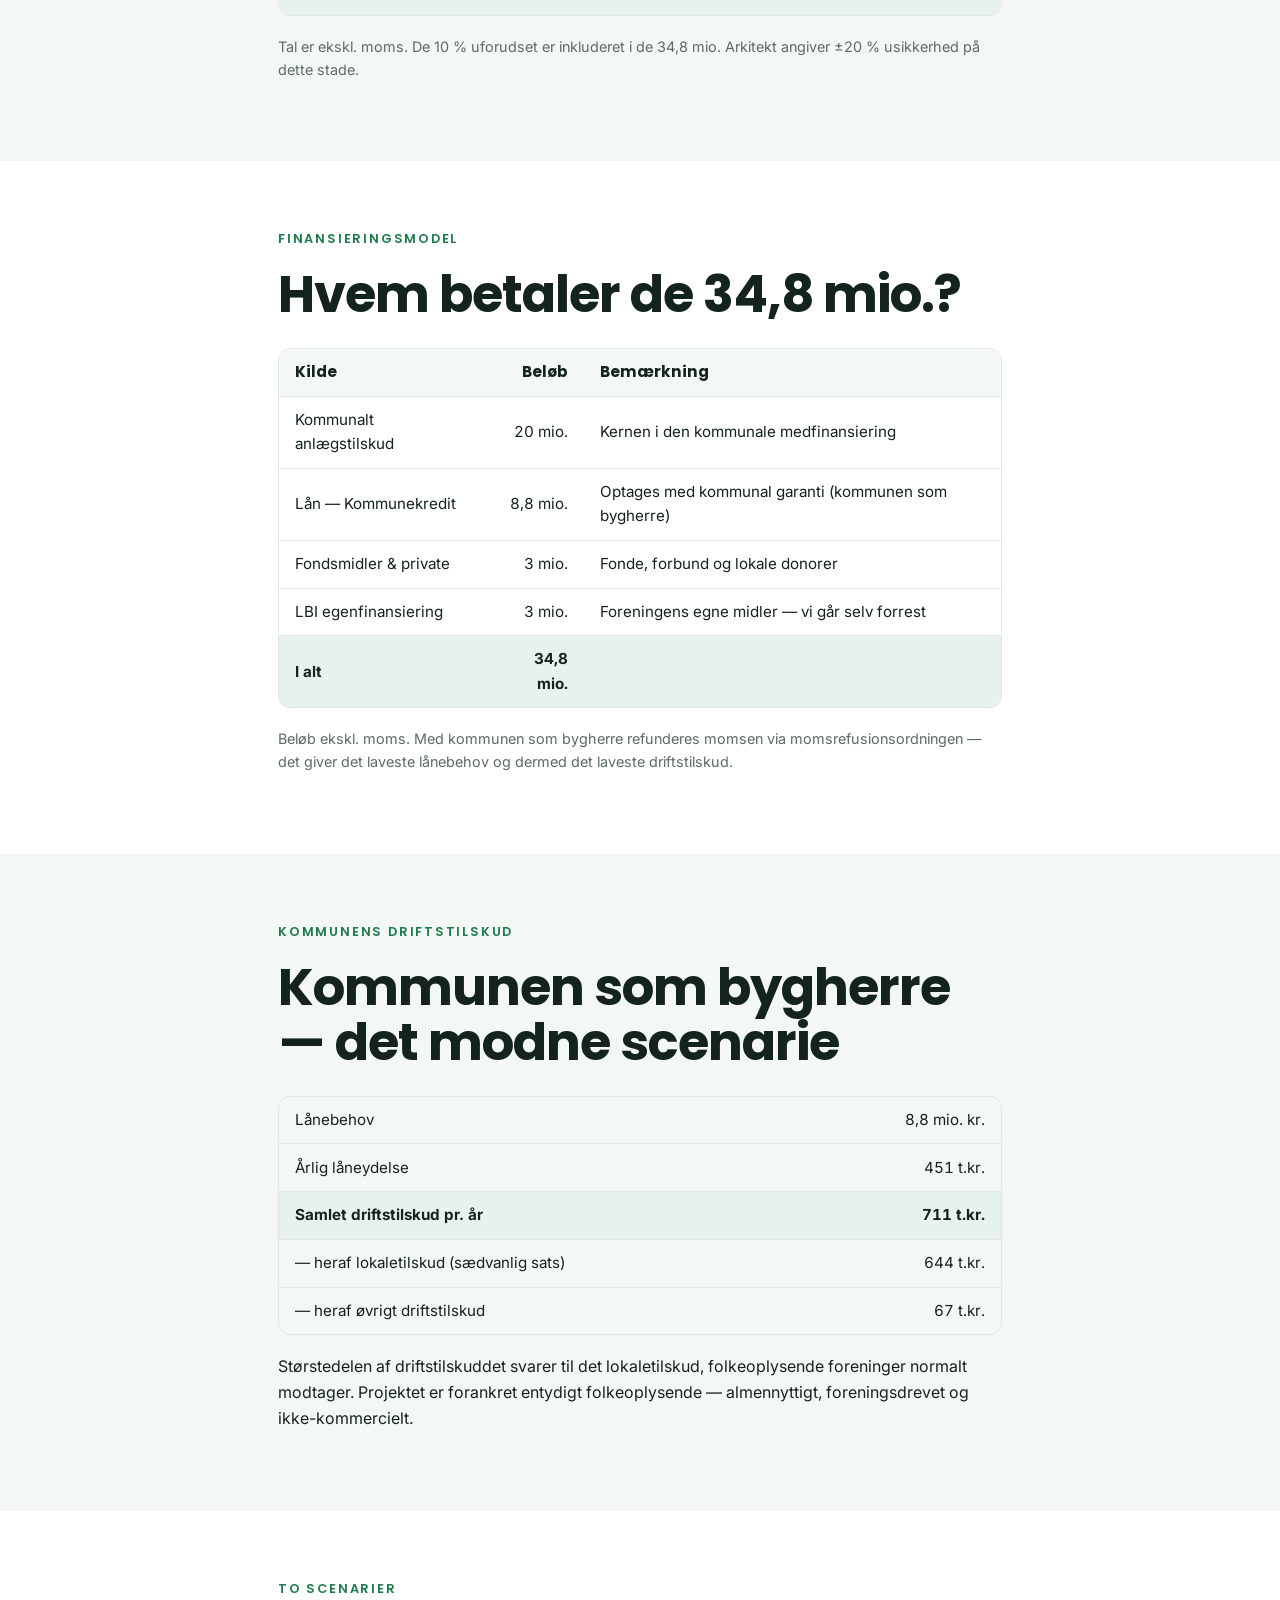
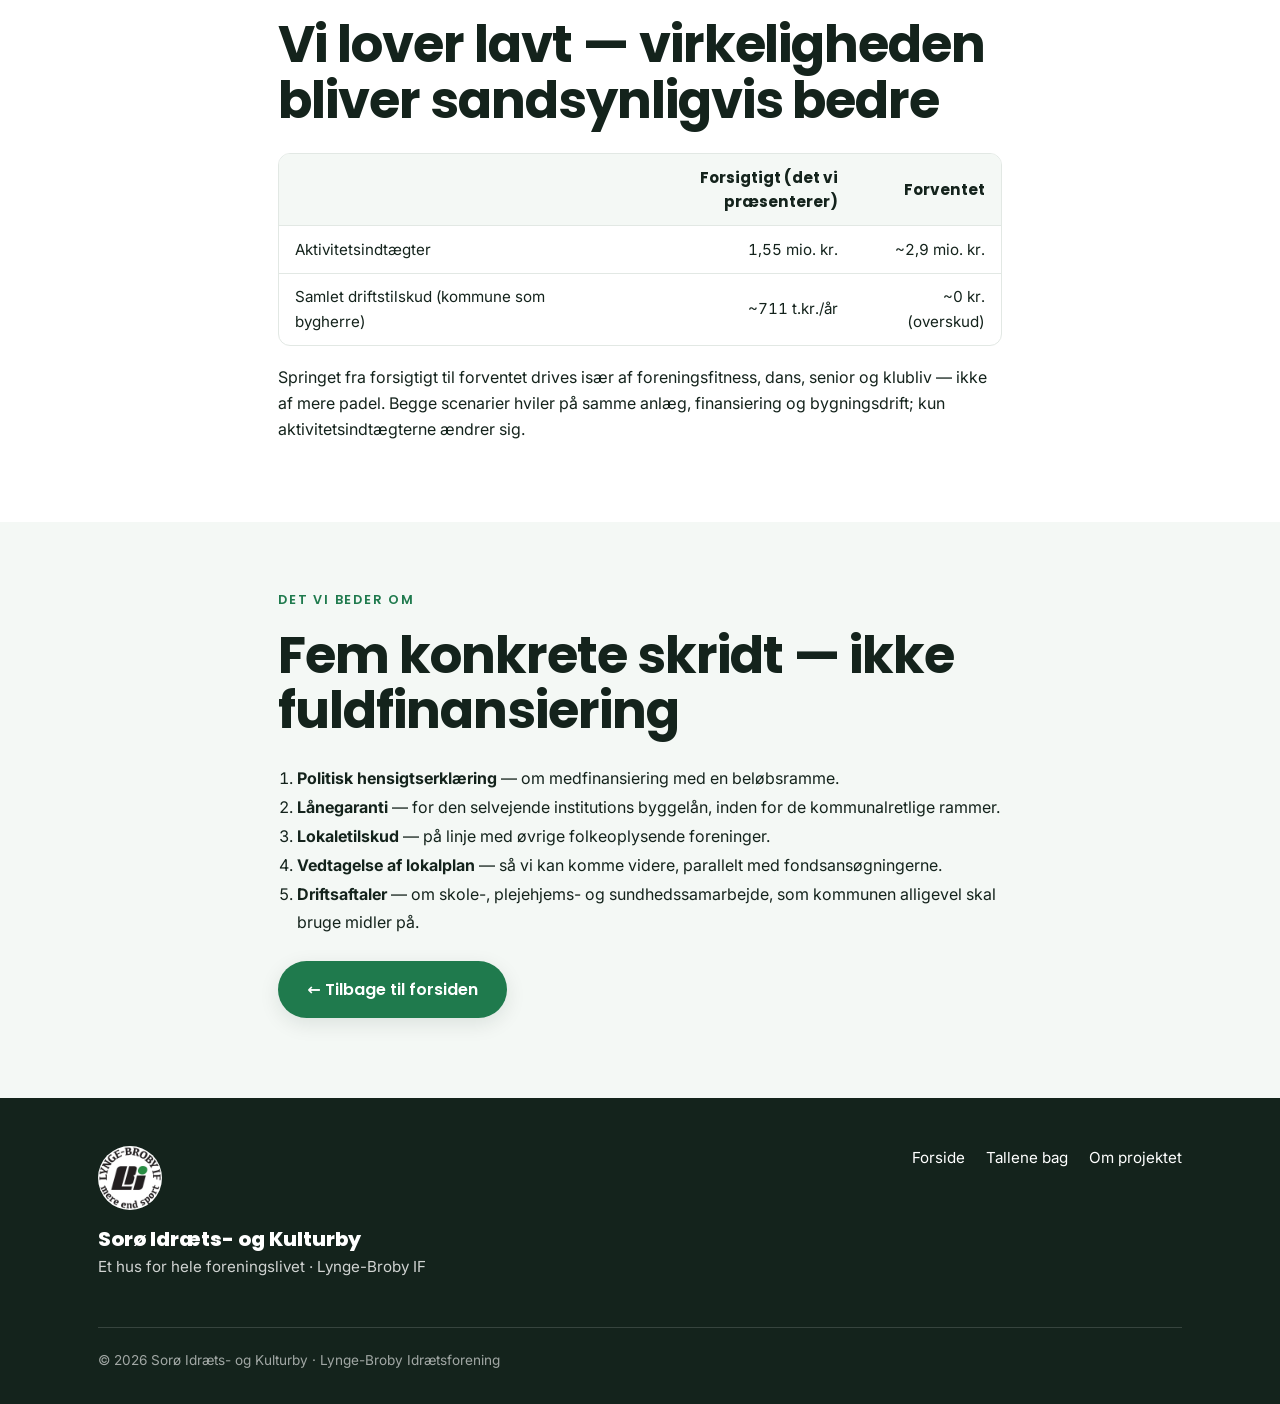
==== commit b9bc5ed5: "Tilføj renderinger som baggrunde + LBI-logo - Hero, Projektet, Mere end padel og Kontakt har nu rend" ====
--- a/oekonomi.html
+++ b/oekonomi.html
@@ -13,7 +13,7 @@
 <body class="subpage">
 
   <div class="topbar topbar-static">
-    <a href="index.html" class="brand"><span class="mark">SIKB</span>Sorø Idræts- og Kulturby</a>
+    <a href="index.html" class="brand"><img class="logo-img" src="assets/images/lbi-logo.jpg" alt="Lynge-Broby IF">Sorø Idræts- og Kulturby</a>
     <nav class="top-links" aria-label="Genveje">
       <a href="index.html">Forside</a>
       <a href="oekonomi.html">Tallene bag</a>
@@ -145,6 +145,7 @@
     <div class="container">
       <div class="footer-grid">
         <div>
+          <img class="footer-logo" src="assets/images/lbi-logo.jpg" alt="Lynge-Broby IF">
           <div class="footer-brand">Sorø Idræts- og Kulturby</div>
           <p>Et hus for hele foreningslivet · Lynge-Broby IF</p>
         </div>
--- a/css/style.css
+++ b/css/style.css
@@ -91,6 +91,18 @@
   background: var(--lime); color: #10301d;
   box-shadow: 0 4px 14px rgba(0,0,0,.25);
 }
+/* LBI-logo (cirkulær badge) */
+.brand .logo-img {
+  width: 40px; height: 40px; border-radius: 50%;
+  background: #fff; object-fit: cover;
+  box-shadow: 0 4px 14px rgba(0,0,0,.25);
+}
+.hero-logo {
+  width: clamp(76px, 11vw, 120px); height: auto; border-radius: 50%;
+  background:#fff; box-shadow: 0 10px 34px rgba(0,0,0,.45);
+  margin-bottom: 1.3rem;
+}
+.footer-logo { width: 64px; height:64px; border-radius:50%; background:#fff; object-fit:cover; margin-bottom:.8rem; }
 /* På lyse slides gøres top-bar mørk via .is-light-active på body */
 body.topbar-dark .brand { color: var(--ink); text-shadow: none; }
 body.topbar-dark .top-links a { color: var(--ink); }
@@ -146,12 +158,28 @@
 .slide-alt   { background: var(--bg-alt); color: var(--ink); }
 .slide-dark h1,.slide-dark h2,.slide-dark h3,.slide-deep h1,.slide-deep h2,.slide-deep h3 { color: #fff; }
 
-/* Prikmønster-dekoration på mørke slides */
-.slide-dark::after, .slide-deep::after {
+/* Prikmønster-dekoration på mørke slides (ikke på billed-slides) */
+.slide-dark:not(.slide-bg)::after, .slide-deep:not(.slide-bg)::after {
   content:""; position:absolute; inset:0; pointer-events:none;
   background-image: radial-gradient(rgba(255,255,255,.09) 1.5px, transparent 1.5px);
   background-size: 30px 30px; opacity:.5;
 }
+
+/* ---------- Baggrundsbillede-slides ---------- */
+.slide-bg {
+  color: #fff;
+  background-size: cover; background-position: center; background-repeat: no-repeat;
+}
+.slide-bg::before {
+  content:""; position:absolute; inset:0; z-index:0; pointer-events:none;
+  background: linear-gradient(180deg, rgba(10,44,28,.55) 0%, rgba(9,34,22,.82) 100%);
+}
+/* Hero: mørkere i venstre side, så teksten står skarpt */
+.slide-bg.hero-slide::before {
+  background: linear-gradient(90deg, rgba(8,32,20,.86) 0%, rgba(8,32,20,.55) 55%, rgba(8,32,20,.35) 100%);
+}
+.slide-bg h1,.slide-bg h2,.slide-bg h3 { color:#fff; }
+.slide-bg .kicker { color: var(--lime); }
 .slide > .container { position: relative; z-index: 1; width: 100%; }
 
 /* Etiket / kicker over overskrifter */
